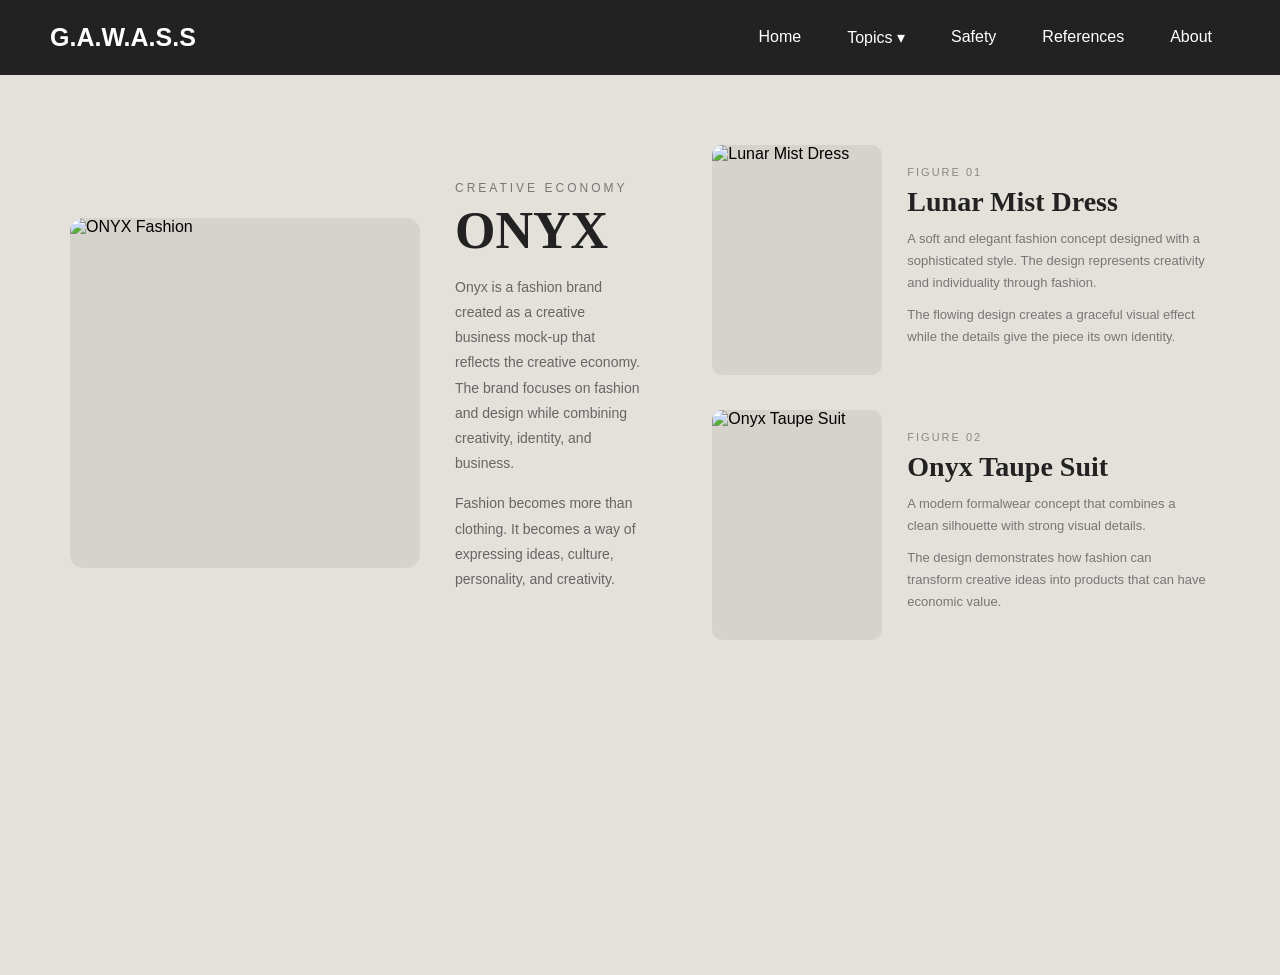
==== narrative.html @ c00fb986 "Add files via upload" ====
<!DOCTYPE html>
<html lang="en">

<head>
    <meta charset="UTF-8">
    <meta name="viewport" content="width=device-width, initial-scale=1.0">

    <title>Creative Economy</title>

    <link rel="stylesheet" href="style.css">
</head>

<body>

   
    <header>

        <nav class="navbar">

            <div class="logo">
               G.A.W.A.S.S
            </div>

            <ul class="nav-links">

                <li>
                    <a href="index.html">Home</a>
                </li>


                <li class="dropdown">

                    <a href="#" class="topics-button">
                        Topics ▾
                    </a>

                    <ul class="dropdown-menu">

                        <li>
                            <a href="science.html">
                                Science
                            </a>
                        </li>

                        <li>
                            <a href="advocacy.html">
                                Advocacy
                            </a>
                        </li>

                        <li>
                            <a href="narrative.html" class="active">
                                Creative Economy
                            </a>
                        </li>

                        <li>
                            <a href="filipino.html">
                                Social Issues
                            </a>
                        </li>

                    </ul>

                </li>

                <li>
                    <a href="safety.html">
                        Safety
                    </a>
                </li>

                <li>
                    <a href="references.html">
                        References
                    </a>
                </li>

                <li>
                    <a href="about.html">
                        About
                    </a>
                </li>

            </ul>

        </nav>

    </header>


    
    <main class="creative-page">

        <section class="creative-layout">


          

            <div class="creative-left">

                <div class="creative-main">

                    <div class="creative-main-image">

                        <img
                            src="images/main-image.jpg"
                            alt="ONYX Fashion"
                        >

                    </div>


                    <div class="creative-main-description">

                        <span class="creative-label">
                            CREATIVE ECONOMY
                        </span>

                        <h1>
                            ONYX
                        </h1>

                        <p>
                            Onyx is a fashion brand created as a
                            creative business mock-up that reflects
                            the creative economy. The brand focuses
                            on fashion and design while combining
                            creativity, identity, and business.
                        </p>

                        <p>
                            Fashion becomes more than clothing.
                            It becomes a way of expressing ideas,
                            culture, personality, and creativity.
                        </p>

                    </div>

                </div>

            </div>



            <div class="creative-right">

                

                <article class="creative-item">

                    <div class="creative-item-image">

                        <img
                            src="images/image-one.jpg"
                            alt="Lunar Mist Dress"
                        >

                    </div>

                    <div class="creative-item-description">

                        <span>
                            FIGURE 01
                        </span>

                        <h2>
                            Lunar Mist Dress
                        </h2>

                        <p>
                            A soft and elegant fashion concept
                            designed with a sophisticated style.
                            The design represents creativity and
                            individuality through fashion.
                        </p>

                        <p>
                            The flowing design creates a graceful
                            visual effect while the details give
                            the piece its own identity.
                        </p>

                    </div>

                </article>


              

                <article class="creative-item">

                    <div class="creative-item-image">

                        <img
                            src="images/image-two.jpg"
                            alt="Onyx Taupe Suit"
                        >

                    </div>

                    <div class="creative-item-description">

                        <span>
                            FIGURE 02
                        </span>

                        <h2>
                            Onyx Taupe Suit
                        </h2>

                        <p>
                            A modern formalwear concept that
                            combines a clean silhouette with
                            strong visual details.
                        </p>

                        <p>
                            The design demonstrates how fashion
                            can transform creative ideas into
                            products that can have economic value.
                        </p>

                    </div>

                </article>

            </div>

        </section>


</body>

</html>
---- style.css ----
* {
    margin: 0;
    padding: 0;
    box-sizing: border-box;
}

body {
    font-family: Arial, sans-serif;
    background: #f5f5f5;
}


.navbar {
    height: 75px;
    background: #222;
    display: flex;
    align-items: center;
    justify-content: space-between;
    padding: 0 50px;
    box-shadow: 0 3px 10px rgba(0, 0, 0, 0.3);
}


.logo {
    color: white;
    font-size: 25px;
    font-weight: bold;
}


.nav-links {
    display: flex;
    list-style: none;
    gap: 10px;
}

.nav-links a {
    color: white;
    text-decoration: none;
    padding: 12px 18px;
    border-radius: 6px;
    transition: 0.3s;
}

.nav-links a:hover {
    background: orange;
    color: black;
}

.nav-links a.active {
    background: orange;
    color: black;
}


.page {
    text-align: center;
    padding: 100px 30px;
}

.page h1 {
    font-size: 50px;
    margin-bottom: 20px;
}

.page p {
    font-size: 20px;
}





.science-page {
    padding: 60px 40px;
    text-align: center;
    min-height: 100vh;

    
    background: linear-gradient(
        135deg,
        #fff3b0,
        #ffd6a5,
        #caffbf,
        #a0c4ff
    );
}

.science-page h1 {
    font-size: 45px;
    margin-bottom: 15px;
    color: #222;
}

.intro {
    max-width: 800px;
    margin: 0 auto 40px;
    font-size: 18px;
    color: #333;
}


.preservation-container {
    display: grid;
    grid-template-columns: repeat(5, 1fr);
    gap: 20px;
    max-width: 1400px;
    margin: auto;
}

.preservation-box {
    background: rgba(255, 255, 255, 0.92);
    padding: 25px 20px;
    border-radius: 15px;
    min-height: 350px;

    box-shadow: 0 8px 20px rgba(0, 0, 0, 0.2);

    transition: 0.3s;
}

.preservation-box:hover {
    transform: translateY(-10px) scale(1.02);
    box-shadow: 0 15px 30px rgba(0, 0, 0, 0.3);
}

.preservation-box h2 {
    font-size: 22px;
    margin-bottom: 20px;
    color: #222;
}

.preservation-box p {
    line-height: 1.6;
    color: #444;
}

.reaction {
    margin: 25px 0;
    padding: 12px;
    background: #fff3cd;
    border-radius: 8px;
    border-left: 5px solid orange;
}

.reaction span {
    display: block;
    font-size: 20px;
    font-weight: bold;
    margin-top: 5px;
    color: #d35400;
}

.preservation-box button {
    border: none;
    padding: 10px 18px;
    border-radius: 8px;
    background: orange;
    color: white;
    cursor: pointer;
    font-weight: bold;
    transition: 0.3s;
}

.preservation-box button:hover {
    background: #e67e00;
    transform: scale(1.05);
}

.extra-info {
    display: none;
    margin-top: 15px;
    font-size: 14px;
}

@media (max-width: 1100px) {

    .preservation-container {
        grid-template-columns: repeat(2, 1fr);
    }

}

@media (max-width: 600px) {

    .preservation-container {
        grid-template-columns: 1fr;
    }

}









.about-page {

    min-height: 100vh;

    padding: 50px;

    background: linear-gradient(
        135deg,
        #ffffff,
        #eeeeee
    );
}



.about-container {

    max-width: 1400px;

    margin: auto;

    display: grid;

    grid-template-columns:
        1fr 1.2fr;

    gap: 40px;

    align-items: start;
}




.members-section {

    background:
        rgba(255, 255, 255, 0.95);

    padding: 30px;

    border-radius: 20px;

    box-shadow:
        0 10px 30px
        rgba(0, 0, 0, 0.12);
}


.members-section h1 {

    font-size: 40px;

    margin-bottom: 5px;
}


.section-description {

    color: #555;

    margin-bottom: 25px;
}


.members-list {

    display: flex;

    flex-direction: column;

    gap: 12px;
}


.member-card {

    display: flex;

    align-items: center;

    background: white;

    padding: 12px;

    border-radius: 12px;

    box-shadow:
        0 4px 10px
        rgba(0, 0, 0, 0.08);

    transition: 0.3s;
}


.member-card:hover {

    transform:
        translateX(8px);

    box-shadow:
        0 8px 18px
        rgba(0, 0, 0, 0.15);
}



.member-card img {

    width: 70px;

    height: 70px;

    object-fit: cover;

    border-radius: 50%;

    margin-right: 15px;

    border: 3px solid #64748b;

    background: #eee;
}



.member-card h2 {

    font-size: 18px;

    margin-bottom: 5px;
}


.member-card p {

    color: #777;

    font-size: 14px;
}



.website-section {

    background:
        rgba(255, 255, 255, 0.95);

    border-radius: 20px;

    padding: 40px;

    box-shadow:
        0 10px 30px
        rgba(0, 0, 0, 0.12);
}


.website-content h1 {

    font-size: 45px;

    margin: 10px 0 20px;
}


.website-content > p {

    font-size: 17px;

    line-height: 1.7;

    color: #444;

    margin-bottom: 18px;
}



.tag {

    display: inline-block;

    padding: 8px 14px;

    background: #334155;

    color: white;

    font-size: 12px;

    font-weight: bold;

    border-radius: 20px;

    letter-spacing: 1px;
}



.topic-card {

    display: flex;

    align-items: flex-start;

    gap: 15px;

    padding: 18px;

    margin-top: 15px;

    background: #f8fafc;

    border-radius: 12px;

    border-left: 5px solid #64748b;

    transition: 0.3s;
}


.topic-card:hover {

    transform:
        translateX(5px);

    background: #f1f5f9;
}




.topic-icon {

    font-size: 30px;

    min-width: 40px;
}



.topic-card h2 {

    font-size: 21px;

    margin-bottom: 7px;

    color: #1e293b;
}


.topic-card p {

    color: #555;

    line-height: 1.6;

    margin: 0;
}


.website-ending {

    margin-top: 30px;

    padding: 25px;

    background:
        linear-gradient(
            135deg,
            #e2e8f0,
            #f8fafc
        );

    border-radius: 15px;

    border-left: 5px solid #334155;
}


.website-ending h2 {

    margin-top: 0;

    margin-bottom: 10px;
}


.website-ending p {

    line-height: 1.7;

    color: #444;
}



@media (max-width: 1000px) {

    .about-container {

        grid-template-columns: 1fr;
    }

}


@media (max-width: 600px) {

    .about-page {

        padding: 20px;
    }


    .website-section,
    .members-section {

        padding: 25px;
    }


    .website-content h1 {

        font-size: 35px;
    }

}










.safety-page {

    min-height: 100vh;

    padding: 60px 40px;

    background: linear-gradient(
        135deg,
        #dbeafe,
        #f8fafc,
        #e2e8f0
    );
}


.safety-title {

    text-align: center;

    max-width: 900px;

    margin: 0 auto 45px;
}


.safety-title span {

    font-size: 13px;

    font-weight: bold;

    letter-spacing: 3px;

    color: #475569;
}


.safety-title h1 {

    font-size: 48px;

    margin: 10px 0 15px;

    color: #172033;
}


.safety-title p {

    font-size: 18px;

    line-height: 1.6;

    color: #475569;
}

.safety-container {

    max-width: 1400px;

    margin: auto;

    display: grid;

    grid-template-columns:
        repeat(3, 1fr);

    gap: 25px;
}

.safety-box {

    position: relative;

    background: rgba(255, 255, 255, 0.95);

    padding: 35px 30px;

    border-radius: 18px;

    min-height: 560px;

    box-shadow:
        0 8px 25px
        rgba(0, 0, 0, 0.12);

    transition: 0.3s;

    border-top: 6px solid;
}


.safety-box:hover {

    transform:
        translateY(-8px);

    box-shadow:
        0 15px 30px
        rgba(0, 0, 0, 0.20);
}


.general-safety {

    border-top-color:
        #3b82f6;
}

.personal-safety {

    border-top-color:
        #22c55e;
}


.fire-safety {

    border-top-color:
        #ef4444;
}

.box-letter {

    position: absolute;

    top: 20px;

    right: 25px;

    width: 45px;

    height: 45px;

    display: flex;

    align-items: center;

    justify-content: center;

    border-radius: 50%;

    background: #172033;

    color: white;

    font-size: 20px;

    font-weight: bold;
}

.safety-icon {

    font-size: 50px;

    margin-bottom: 15px;
}


.safety-box h2 {

    font-size: 28px;

    margin-bottom: 12px;

    color: #172033;
}


.safety-box > p {

    color: #475569;

    line-height: 1.6;

    margin-bottom: 20px;
}



.safety-box ul {

    padding-left: 20px;
}


.safety-box li {

    margin-bottom: 13px;

    line-height: 1.5;

    color: #334155;
}



.safety-reminder {

    max-width: 1000px;

    margin: 40px auto 0;

    padding: 28px 35px;

    background:
        linear-gradient(
            135deg,
            #172033,
            #334155
        );

    color: white;

    border-radius: 15px;

    text-align: center;

    box-shadow:
        0 8px 20px
        rgba(0, 0, 0, 0.15);
}


.safety-reminder h2 {

    margin-bottom: 10px;

    font-size: 26px;
}


.safety-reminder p {

    color: #e2e8f0;

    line-height: 1.6;
}


@media (max-width: 1000px) {

    .safety-container {

        grid-template-columns: 1fr;
    }

    .safety-box {

        min-height: auto;
    }

}


@media (max-width: 600px) {

    .safety-page {

        padding: 35px 20px;
    }


    .safety-title h1 {

        font-size: 38px;
    }


    .safety-title p {

        font-size: 16px;
    }

}












.advocacy-page {

    min-height: 100vh;

    padding: 60px 40px;

    background: linear-gradient(
        135deg,
        #ecfdf5,
        #f0fdf4,
        #d1fae5
    );
}


.advocacy-title {

    text-align: center;

    max-width: 900px;

    margin: 0 auto 50px;
}


.advocacy-title span {

    font-size: 13px;

    font-weight: bold;

    letter-spacing: 3px;

    color: #166534;
}


.advocacy-title h1 {

    font-size: 48px;

    margin: 10px 0 15px;

    color: #14532d;
}


.advocacy-title p {

    font-size: 18px;

    line-height: 1.6;

    color: #365314;
}


.cause-effect {

    max-width: 1200px;

    margin: auto;

    display: grid;

    grid-template-columns:
        1fr 100px 1fr;

    gap: 0 20px;

    align-items: center;
}



.chart-heading {

    padding: 25px;

    border-radius: 18px;

    margin-bottom: 25px;
}


.chart-heading span {

    font-size: 12px;

    font-weight: bold;

    letter-spacing: 2px;
}


.chart-heading h2 {

    font-size: 27px;

    margin: 8px 0;
}


.chart-heading p {

    line-height: 1.5;

    margin: 0;
}


.cause-heading {

    grid-column: 1;

    background: #dcfce7;

    border-left: 6px solid #16a34a;

    color: #14532d;
}


.effect-heading {

    grid-column: 3;

    background: #fef3c7;

    border-left: 6px solid #eab308;

    color: #713f12;
}



.cause-card {

    grid-column: 1;

    background: white;

    padding: 25px;

    border-radius: 16px;

    margin-bottom: 25px;

    min-height: 180px;

    border-left: 5px solid #22c55e;

    box-shadow:
        0 7px 20px
        rgba(0, 0, 0, 0.10);

    transition: 0.3s;
}


.cause-card:hover {

    transform: translateX(-5px);

    box-shadow:
        0 12px 25px
        rgba(0, 0, 0, 0.15);
}


.cause-number {

    font-size: 12px;

    font-weight: bold;

    color: #16a34a;

    letter-spacing: 2px;

    margin-bottom: 8px;
}


.cause-card h3 {

    font-size: 23px;

    margin-bottom: 10px;

    color: #166534;
}


.cause-card p {

    color: #555;

    line-height: 1.6;
}



.effect-card {

    grid-column: 3;

    background: white;

    padding: 25px;

    border-radius: 16px;

    margin-bottom: 25px;

    min-height: 180px;

    border-left: 5px solid #eab308;

    box-shadow:
        0 7px 20px
        rgba(0, 0, 0, 0.10);

    transition: 0.3s;
}


.effect-card:hover {

    transform: translateX(5px);

    box-shadow:
        0 12px 25px
        rgba(0, 0, 0, 0.15);
}


.effect-number {

    font-size: 12px;

    font-weight: bold;

    color: #ca8a04;

    letter-spacing: 2px;

    margin-bottom: 8px;
}


.effect-card h3 {

    font-size: 23px;

    margin-bottom: 10px;

    color: #713f12;
}


.effect-card p {

    color: #555;

    line-height: 1.6;
}


.connection {

    grid-column: 2;

    height: 180px;

    display: flex;

    flex-direction: column;

    align-items: center;

    justify-content: center;
}


.connection-line {

    width: 5px;

    height: 100px;

    background: #65a30d;

    border-radius: 10px;
}


.connection-arrow {

    font-size: 30px;

    font-weight: bold;

    color: #65a30d;

    line-height: 1;
}



.action-plan {

    max-width: 1200px;

    margin: 70px auto 0;

    padding: 45px;

    background: rgba(255, 255, 255, 0.95);

    border-radius: 22px;

    box-shadow:
        0 10px 30px
        rgba(0, 0, 0, 0.12);
}


.action-title {

    text-align: center;

    max-width: 800px;

    margin: auto;
}


.action-title span {

    font-size: 12px;

    font-weight: bold;

    letter-spacing: 2px;

    color: #15803d;
}


.action-title h2 {

    font-size: 38px;

    color: #14532d;

    margin: 8px 0 12px;
}


.action-title p {

    color: #555;

    line-height: 1.7;
}


.action-grid {

    display: grid;

    grid-template-columns:
        repeat(3, 1fr);

    gap: 20px;

    margin-top: 35px;
}


.action-card {

    padding: 25px;

    background: #f0fdf4;

    border-radius: 15px;

    border-top: 4px solid #22c55e;

    transition: 0.3s;
}


.action-card:hover {

    transform:
        translateY(-5px);

    background: #dcfce7;
}


.action-icon {

    font-size: 35px;

    margin-bottom: 10px;
}


.action-card h3 {

    font-size: 21px;

    color: #166534;

    margin-bottom: 8px;
}


.action-card p {

    color: #555;

    line-height: 1.6;

    margin: 0;
}



.action-message {

    margin-top: 35px;

    padding: 30px;

    text-align: center;

    background:
        linear-gradient(
            135deg,
            #14532d,
            #166534
        );

    color: white;

    border-radius: 17px;
}


.action-message h2 {

    font-size: 30px;

    margin-bottom: 10px;
}


.action-message p {

    max-width: 800px;

    margin: auto;

    color: #dcfce7;

    line-height: 1.7;
}


@media (max-width: 900px) {

    .cause-effect {

        grid-template-columns: 1fr;

        gap: 15px;
    }


    .chart-heading {

        grid-column: 1 !important;
    }


    .cause-card,
    .effect-card {

        grid-column: 1;

        margin-bottom: 0;
    }


    .connection {

        grid-column: 1;

        height: 70px;

        flex-direction: row;
    }


    .connection-line {

        width: 100px;

        height: 5px;
    }


    .connection-arrow {

        transform: rotate(-90deg);
    }


    .action-grid {

        grid-template-columns: 1fr;
    }

}


@media (max-width: 600px) {

    .advocacy-page {

        padding: 35px 20px;
    }


    .advocacy-title h1 {

        font-size: 38px;
    }


    .action-plan {

        padding: 25px;
    }

}










.references-page {

    min-height: 100vh;

    padding: 55px 40px;

    background: linear-gradient(
        135deg,
        #f8fafc,
        #e2e8f0,
        #f1f5f9
    );
}



.references-container {

    max-width: 1400px;

    margin: auto;

    display: grid;

    grid-template-columns:
        0.9fr 1.4fr;

    gap: 35px;

    align-items: start;
}




.credits-section,
.bibliography-section {

    background:
        rgba(255, 255, 255, 0.96);

    border-radius: 20px;

    padding: 40px;

    box-shadow:
        0 10px 30px
        rgba(0, 0, 0, 0.10);
}




.page-label {

    display: inline-block;

    font-size: 12px;

    font-weight: bold;

    letter-spacing: 2px;

    color: #475569;

    margin-bottom: 5px;
}



.references-page h1 {

    font-size: 45px;

    margin: 5px 0 15px;

    color: #172033;
}



.credits-intro,
.bibliography-intro {

    color: #64748b;

    line-height: 1.7;

    margin-bottom: 30px;
}




.credit-list {

    display: flex;

    flex-direction: column;

    gap: 12px;
}




.credit-member {

    display: flex;

    align-items: center;

    gap: 15px;

    padding: 15px;

    background: #f8fafc;

    border-radius: 12px;

    border-left: 4px solid #64748b;

    transition: 0.3s;
}


.credit-member:hover {

    transform:
        translateX(5px);

    background: #f1f5f9;
}




.credit-number {

    min-width: 38px;

    height: 38px;

    display: flex;

    align-items: center;

    justify-content: center;

    background: #334155;

    color: white;

    border-radius: 50%;

    font-size: 12px;

    font-weight: bold;
}



.credit-member h2 {

    font-size: 17px;

    margin: 0 0 4px;

    color: #1e293b;
}


.credit-member p {

    margin: 0;

    color: #64748b;

    font-size: 13px;
}



.website-credit {

    margin-top: 25px;

    padding: 25px;

    border-radius: 15px;

    background:
        linear-gradient(
            135deg,
            #334155,
            #475569
        );

    color: white;
}


.website-credit h2 {

    margin-top: 0;

    margin-bottom: 10px;
}


.website-credit p {

    color: #e2e8f0;

    line-height: 1.6;
}


.credit-line {

    margin-top: 10px;

    color: #f1f5f9;

    font-size: 14px;
}



.apa-note {

    display: flex;

    align-items: center;

    justify-content: space-between;

    padding: 14px 18px;

    margin-bottom: 25px;

    background: #f1f5f9;

    border-radius: 10px;

    border-left: 5px solid #334155;
}


.apa-note strong {

    color: #1e293b;
}


.apa-note span {

    color: #64748b;

    font-size: 14px;
}



.reference-list {

    display: flex;

    flex-direction: column;

    gap: 22px;
}


.reference {

    padding: 0 10px;

    border-bottom: 1px solid #e2e8f0;

    padding-bottom: 18px;
}


.reference p {

    margin: 0;

    color: #334155;

    font-size: 15px;

    line-height: 1.7;

    padding-left: 35px;

    text-indent: -35px;
}


.reference em {

    font-style: italic;
}



.apa-reminder {

    margin-top: 30px;

    padding: 22px;

    background: #f8fafc;

    border-radius: 12px;

    border-left: 5px solid #64748b;
}


.apa-reminder h2 {

    font-size: 20px;

    margin: 0 0 8px;

    color: #1e293b;
}


.apa-reminder p {

    color: #64748b;

    line-height: 1.6;

    margin: 0;
}


@media (max-width: 1000px) {

    .references-container {

        grid-template-columns: 1fr;
    }

}


@media (max-width: 600px) {

    .references-page {

        padding: 30px 20px;
    }


    .credits-section,
    .bibliography-section {

        padding: 25px;
    }


    .references-page h1 {

        font-size: 36px;
    }

}







.creative-page {

    width: 100%;

    padding: 70px 40px;

    background: #e4e0da;

    min-height: 100vh;
}


.creative-layout {

    width: min(1250px, 95%);

    margin: auto;

    display: grid;

    grid-template-columns: 1.15fr 1fr;

    gap: 70px;

    align-items: center;
}



.creative-left {

    width: 100%;
}


.creative-main {

    display: flex;

    align-items: center;

    gap: 35px;
}




.creative-main-image {

    width: 350px;

    height: 350px;

    flex-shrink: 0;

    overflow: hidden;

    border-radius: 14px;

    background: #d6d2cc;
}


.creative-main-image img {

    width: 100%;

    height: 100%;

    object-fit: cover;

    display: block;
}




.creative-main-description {

    max-width: 300px;
}


.creative-label {

    font-size: 12px;

    letter-spacing: 3px;

    color: #777;

    font-weight: 500;
}


.creative-main-description h1 {

    font-family:
        'Cormorant Garamond',
        serif;

    font-size: 52px;

    font-weight: 600;

    margin: 5px 0 15px;

    color: #222;
}


.creative-main-description p {

    font-family:
        'Montserrat',
        sans-serif;

    font-size: 14px;

    font-weight: 300;

    line-height: 1.8;

    color: #666;

    margin-bottom: 15px;
}



.creative-right {

    display: flex;

    flex-direction: column;

    gap: 35px;
}




.creative-item {

    display: flex;

    align-items: center;

    gap: 25px;

    width: 100%;
}




.creative-item-image {

    width: 170px;

    height: 230px;

    flex-shrink: 0;

    overflow: hidden;

    border-radius: 10px;

    background: #d6d2cc;
}


.creative-item-image img {

    width: 100%;

    height: 100%;

    object-fit: cover;

    display: block;
}




.creative-item-description {

    flex: 1;
}


.creative-item-description > span {

    font-size: 11px;

    letter-spacing: 2px;

    color: #888;
}


.creative-item-description h2 {

    font-family:
        'Cormorant Garamond',
        serif;

    font-size: 28px;

    font-weight: 600;

    margin: 6px 0 10px;

    color: #222;
}


.creative-item-description p {

    font-family:
        'Montserrat',
        sans-serif;

    font-size: 13px;

    font-weight: 300;

    line-height: 1.7;

    color: #777;

    margin-bottom: 10px;
}




@media (max-width: 1100px) {

    .creative-layout {

        grid-template-columns: 1fr;

        gap: 60px;
    }

    .creative-main {

        justify-content: center;
    }

    .creative-right {

        max-width: 800px;

        margin: auto;

        width: 100%;
    }

}


@media (max-width: 700px) {

    .creative-page {

        padding: 40px 20px;
    }

    .creative-main {

        flex-direction: column;

        text-align: center;
    }

    .creative-main-image {

        width: min(100%, 350px);

        height: auto;

        aspect-ratio: 1 / 1;
    }

    .creative-main-description {

        max-width: 500px;
    }

    .creative-item {

        align-items: flex-start;
    }

    .creative-item-image {

        width: 140px;

        height: 190px;
    }


}


@media (max-width: 500px) {

    .creative-item {

        flex-direction: column;
    }

    .creative-item-image {

        width: 100%;

        height: 260px;
    }

    .creative-item-description {

        width: 100%;
    }

}




.social-page {

    min-height: 100vh;

    padding: 70px 40px;

    background:
        linear-gradient(
            135deg,
            #e6e6e4,
            #dddddd,
            #dbdbda
        );

    color: #333;
}



.social-introduction {

    width: min(900px, 90%);

    margin: 0 auto 80px;

    text-align: center;
}


.social-label {

    display: block;

    font-size: 11px;

    letter-spacing: 3px;

    color: #777;

    margin-bottom: 12px;
}


.social-introduction h1 {

    font-family:
        'Cormorant Garamond',
        Georgia,
        serif;

    font-size: 52px;

    font-weight: 500;

    color: #292929;

    margin: 0 0 20px;
}


.social-introduction h1 em {

    font-weight: 600;
}


.social-introduction > p {

    max-width: 750px;

    margin: 0 auto 35px;

    font-family:
        'Montserrat',
        Arial,
        sans-serif;

    font-size: 15px;

    line-height: 1.9;

    color: #666;
}


.social-intro-image {

    width: 760px;

    height: 380px;

    margin: 35px auto 0;

    overflow: hidden;

    border-radius: 12px;

    background: #d5d5d3;

    box-shadow:
        0 10px 25px
        rgba(0,0,0,.12);
}


.social-intro-image img {

    width: 100%;

    height: 100%;

    object-fit: cover;

    display: block;
}


.social-issues {

    width: min(1150px, 95%);

    margin: auto;
}


.social-section-heading {

    text-align: center;

    margin-bottom: 45px;
}


.social-section-heading span {

    font-size: 11px;

    letter-spacing: 3px;

    color: #777;
}


.social-section-heading h2 {

    font-family:
        'Cormorant Garamond',
        Georgia,
        serif;

    font-size: 38px;

    font-weight: 500;

    margin-top: 8px;

    color: #303030;
}



.social-issue {

    display: grid;

    grid-template-columns:
        320px 1fr;

    gap: 55px;

    align-items: center;

    padding: 45px 0;

    border-top:
        1px solid #c9c9c7;
}


.social-issue-image {

    width: 320px;

    height: 320px;

    overflow: hidden;

    border-radius: 10px;

    background: #d5d5d3;

    box-shadow:
        0 7px 20px
        rgba(0,0,0,.10);
}


.social-issue-image img {

    width: 100%;

    height: 100%;

    object-fit: cover;

    display: block;

    transition:
        transform .4s ease;
}


.social-issue-image:hover img {

    transform: scale(1.04);
}



.social-issue-content {

    padding-right: 30px;
}


.social-issue-content > span {

    font-size: 11px;

    letter-spacing: 2px;

    color: #888;
}


.social-issue-content h2 {

    font-family:
        'Cormorant Garamond',
        Georgia,
        serif;

    font-size: 36px;

    font-weight: 500;

    color: #292929;

    margin: 7px 0 15px;
}


.social-issue-content p {

    font-family:
        'Montserrat',
        Arial,
        sans-serif;

    font-size: 14px;

    line-height: 1.85;

    color: #666;

    max-width: 650px;

    margin-bottom: 13px;
}



.social-conclusion {

    width: min(900px, 90%);

    margin: 70px auto 20px;

    padding: 40px;

    text-align: center;

    background: rgba(255,255,255,.45);

    border:
        1px solid #d0d0ce;

    border-radius: 12px;
}


.social-conclusion > span {

    font-size: 11px;

    letter-spacing: 3px;

    color: #777;
}


.social-conclusion h2 {

    font-family:
        'Cormorant Garamond',
        Georgia,
        serif;

    font-size: 34px;

    font-weight: 500;

    margin: 10px 0 15px;

    color: #292929;
}


.social-conclusion p {

    max-width: 700px;

    margin: auto;

    font-size: 14px;

    line-height: 1.8;

    color: #666;
}


@media (max-width: 850px) {

    .social-page {

        padding: 50px 25px;
    }


    .social-introduction h1 {

        font-size: 42px;
    }


    .social-issue {

        grid-template-columns: 250px 1fr;

        gap: 30px;
    }


    .social-issue-image {

        width: 250px;

        height: 250px;
    }

}


@media (max-width: 650px) {

    .social-introduction h1 {

        font-size: 38px;
    }


    .social-intro-image {

        width: 100%;

        max-width: 350px;

        height: auto;

        aspect-ratio: 1 / 1;
    }


    .social-issue {

        grid-template-columns: 1fr;

        gap: 25px;

        padding: 35px 0;
    }


    .social-issue-image {

        width: 100%;

        max-width: 350px;

        height: auto;

        aspect-ratio: 1 / 1;

        margin: auto;
    }


    .social-issue-content {

        padding-right: 0;

        text-align: center;
    }


    .social-issue-content p {

        margin-left: auto;

        margin-right: auto;
    }

}





.dropdown {
    position: relative;
}




.topics-button {
    cursor: pointer;
}




.dropdown-menu {

    position: absolute;

    top: 100%;
    left: 50%;

    transform: translateX(-50%);

    min-width: 200px;

    padding: 10px 0;

    margin-top: 10px;

    background: #333232;

    border-radius: 10px;

    box-shadow:
        0 8px 20px
        rgba(0, 0, 0, 0.25);

    list-style: none;

    opacity: 0;

    visibility: hidden;

    transform:
        translateX(-50%)
        translateY(-10px);

    transition:
        opacity 0.25s ease,
        transform 0.25s ease,
        visibility 0.25s ease;

    z-index: 1000;
}



.dropdown:hover .dropdown-menu,
.dropdown:focus-within .dropdown-menu {

    opacity: 1;

    visibility: visible;

    transform:
        translateX(-50%)
        translateY(0);
}



.dropdown-menu li {

    width: 100%;
}


.dropdown-menu li a {

    display: block;

    padding: 12px 20px;

    color: #faf5f5;

    text-decoration: none;

    font-size: 14px;

    white-space: nowrap;

    transition:
        background 0.2s ease,
        padding-left 0.2s ease;
}


.dropdown-menu li a:hover {

    background: #454444;

    padding-left: 26px;

    color: white;
}
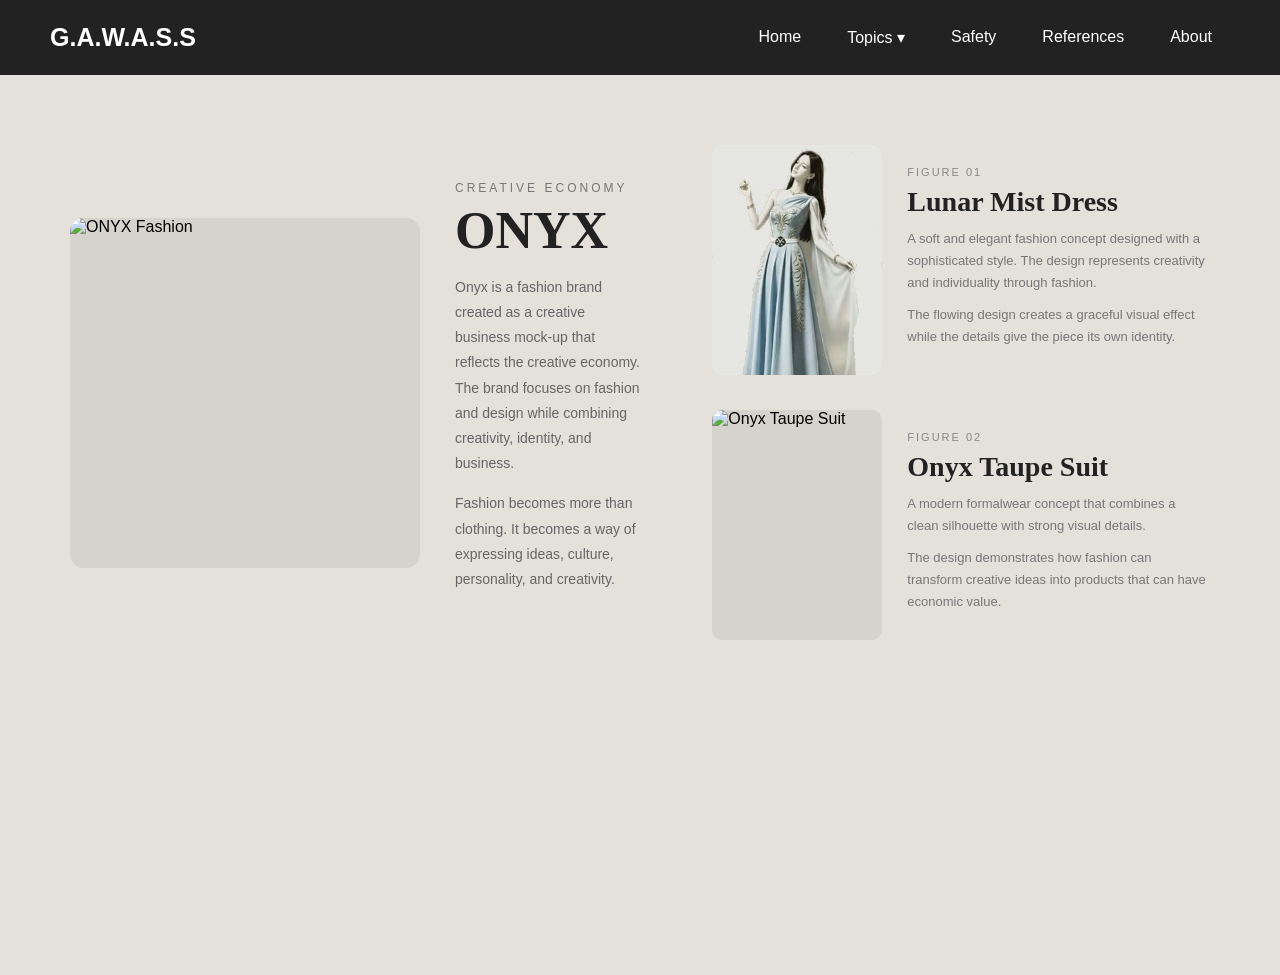
==== commit 230729f7: "Fix HTML structure and update image paths" ====
--- a/narrative.html
+++ b/narrative.html
@@ -152,7 +152,7 @@
                     <div class="creative-item-image">
 
                         <img
-                            src="images/image-one.jpg"
+                            src="image-one.jpg"
                             alt="Lunar Mist Dress"
                         >
 
@@ -232,4 +232,4 @@
 
 </body>
 
-</html>+</html>
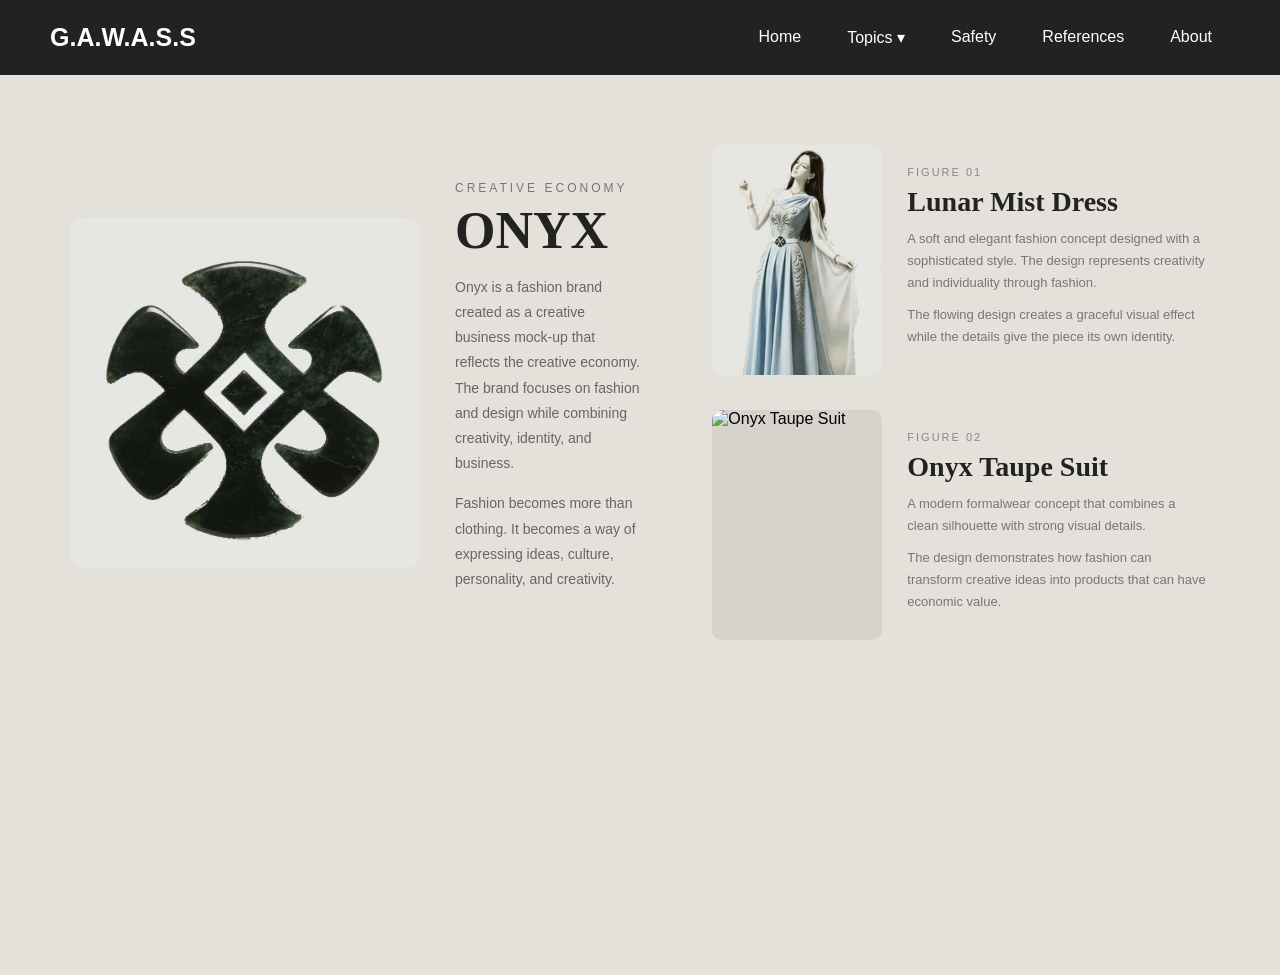
==== commit 6c3069da: "Fix HTML structure and update image paths" ====
--- a/narrative.html
+++ b/narrative.html
@@ -104,7 +104,7 @@
                     <div class="creative-main-image">
 
                         <img
-                            src="images/main-image.jpg"
+                            src="main-image.jpg"
                             alt="ONYX Fashion"
                         >
 
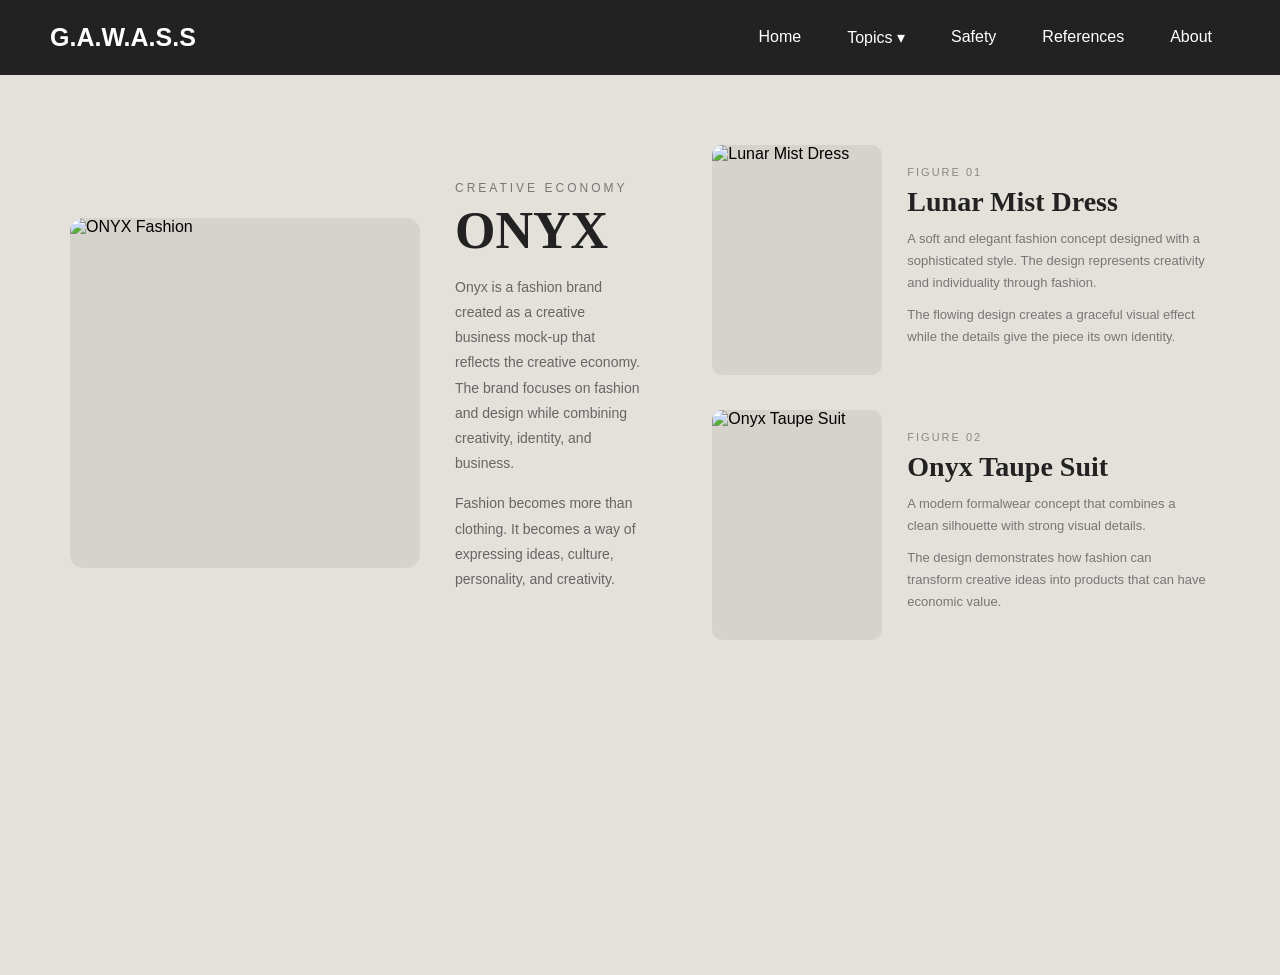
==== commit ec95dd13: "Update narrative.html" ====
--- a/narrative.html
+++ b/narrative.html
@@ -104,7 +104,7 @@
                     <div class="creative-main-image">
 
                         <img
-                            src="main-image.jpg"
+                            src="images/main-image.jpg"
                             alt="ONYX Fashion"
                         >
 
@@ -152,7 +152,7 @@
                     <div class="creative-item-image">
 
                         <img
-                            src="image-one.jpg"
+                            src="images/image-one.jpg"
                             alt="Lunar Mist Dress"
                         >
 
